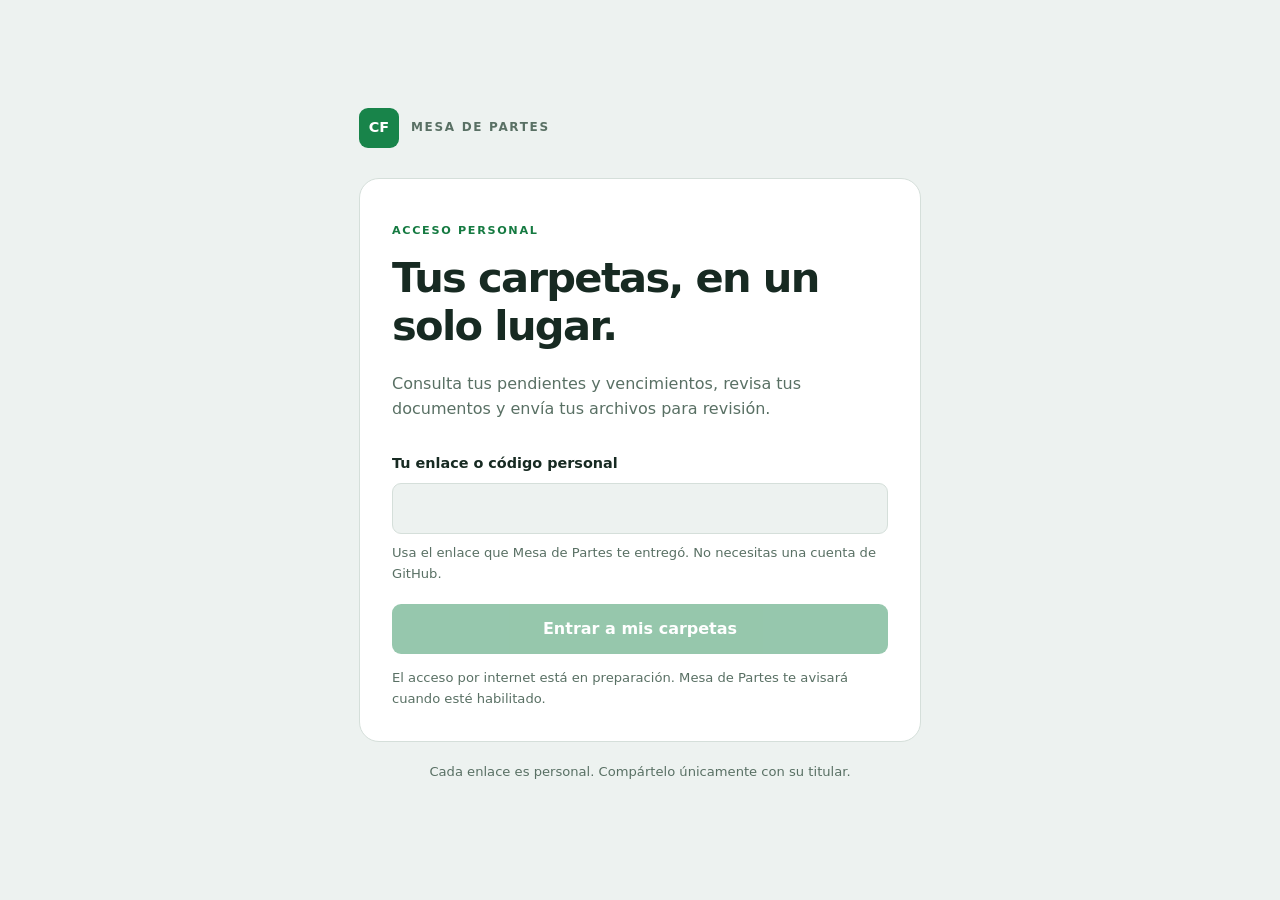
==== docs/index.html @ f0761f09 "Conservar datos locales y preparar acceso personal por internet" ====
<!doctype html>
<html lang="es"><head><meta charset="utf-8"><meta name="viewport" content="width=device-width,initial-scale=1"><meta name="robots" content="noindex,nofollow"><meta name="referrer" content="no-referrer"><meta http-equiv="Content-Security-Policy" content="default-src 'none'; script-src 'self'; style-src 'self'; connect-src 'self'; base-uri 'none'; form-action 'none'"><meta name="theme-color" content="#0f1720"><title>Mis carpetas · Acceso personal</title><link rel="stylesheet" href="portal.css"><script src="portal.js" defer></script></head>
<body><main><p class="marca"><span aria-hidden="true">CF</span> MESA DE PARTES</p><section><p class="etiqueta">ACCESO PERSONAL</p><h1>Tus carpetas, en un solo lugar.</h1><p class="intro">Consulta tus pendientes y vencimientos, revisa tus documentos y envía tus archivos para revisión.</p><form id="acceso"><label for="codigo">Tu enlace o código personal</label><input id="codigo" name="codigo" autocomplete="off" spellcheck="false" type="password" required aria-describedby="ayuda"><p id="ayuda" class="ayuda">Usa el enlace que Mesa de Partes te entregó. No necesitas una cuenta de GitHub.</p><button id="entrar" disabled>Entrar a mis carpetas</button></form><p id="estado" role="status" aria-live="polite">Comprobando disponibilidad…</p></section><p class="pie">Cada enlace es personal. Compártelo únicamente con su titular.</p></main></body></html>
---- docs/portal.css ----
:root{color-scheme:light dark;--fondo:#0f1720;--panel:#1b2836;--borde:#2a3947;--texto:#e7edf3;--suave:#9eafbf;--verde:#44c27d}*{box-sizing:border-box}body{margin:0;background:var(--fondo);color:var(--texto);font:16px/1.6 system-ui,sans-serif}main{max-width:610px;margin:8vh auto;padding:24px}.marca{display:flex;gap:12px;align-items:center;font-size:.75rem;letter-spacing:.14em;font-weight:700;color:var(--suave)}.marca span{display:grid;place-items:center;background:#18844a;color:#fff;border-radius:9px;width:40px;height:40px;letter-spacing:0;font-size:.9rem}section{background:var(--panel);border:1px solid var(--borde);border-radius:20px;padding:32px;margin-top:30px}.etiqueta{color:var(--verde);font-size:.7rem;font-weight:700;letter-spacing:.15em}h1{font-size:clamp(1.8rem,6vw,2.6rem);line-height:1.16;letter-spacing:-.04em;margin:14px 0 20px}.intro{color:var(--suave);margin-bottom:30px}label{display:block;font-weight:600;font-size:.9rem;margin-bottom:8px}input,button{width:100%;min-height:48px;font:inherit;border-radius:9px}input{border:1px solid var(--borde);background:var(--fondo);color:var(--texto);padding:12px}button{margin-top:12px;padding:12px;background:#18844a;color:#fff;border:0;font-weight:700;cursor:pointer}button:disabled{opacity:.45;cursor:default}.ayuda,.pie,#estado{font-size:.82rem;color:var(--suave)}.ayuda{margin:8px 0}.pie{padding:6px 20px;text-align:center}#estado{margin-bottom:0}:focus-visible{outline:2px solid var(--verde);outline-offset:4px}@media(max-width:420px){main{margin:12px auto;padding:16px}section{padding:24px;margin-top:24px}}@media(prefers-color-scheme:light){:root{--fondo:#edf2f0;--panel:#fff;--borde:#d5dfda;--texto:#172a22;--suave:#597064;--verde:#157a41}}
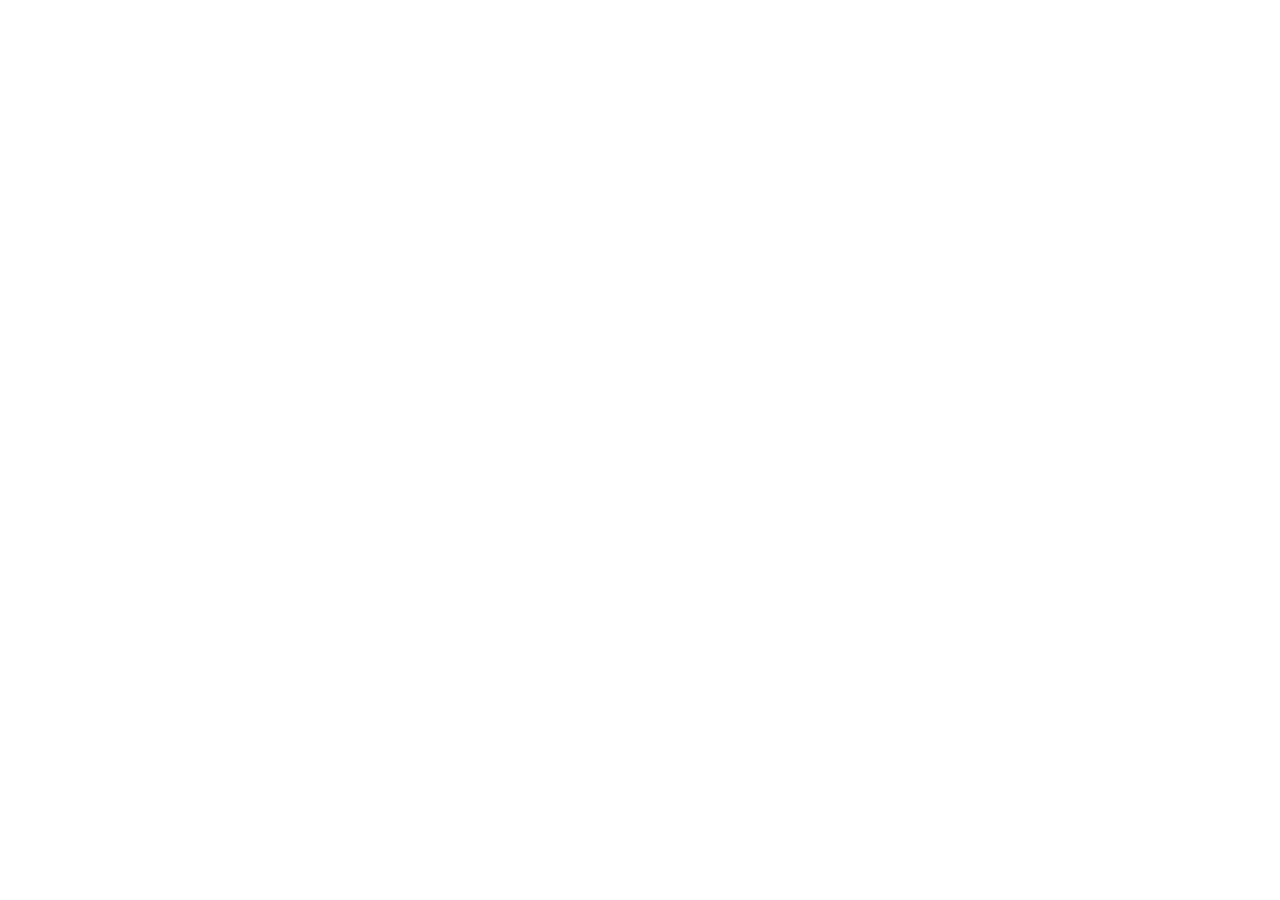
==== commit d9a9c64e: "Publicar portal personal con acceso seguro y tarjetas adaptables" ====
--- a/docs/index.html
+++ b/docs/index.html
@@ -1,3 +1,3 @@
 <!doctype html>
-<html lang="es"><head><meta charset="utf-8"><meta name="viewport" content="width=device-width,initial-scale=1"><meta name="robots" content="noindex,nofollow"><meta name="referrer" content="no-referrer"><meta http-equiv="Content-Security-Policy" content="default-src 'none'; script-src 'self'; style-src 'self'; connect-src 'self'; base-uri 'none'; form-action 'none'"><meta name="theme-color" content="#0f1720"><title>Mis carpetas · Acceso personal</title><link rel="stylesheet" href="portal.css"><script src="portal.js" defer></script></head>
-<body><main><p class="marca"><span aria-hidden="true">CF</span> MESA DE PARTES</p><section><p class="etiqueta">ACCESO PERSONAL</p><h1>Tus carpetas, en un solo lugar.</h1><p class="intro">Consulta tus pendientes y vencimientos, revisa tus documentos y envía tus archivos para revisión.</p><form id="acceso"><label for="codigo">Tu enlace o código personal</label><input id="codigo" name="codigo" autocomplete="off" spellcheck="false" type="password" required aria-describedby="ayuda"><p id="ayuda" class="ayuda">Usa el enlace que Mesa de Partes te entregó. No necesitas una cuenta de GitHub.</p><button id="entrar" disabled>Entrar a mis carpetas</button></form><p id="estado" role="status" aria-live="polite">Comprobando disponibilidad…</p></section><p class="pie">Cada enlace es personal. Compártelo únicamente con su titular.</p></main></body></html>
+<html lang="es"><head><meta charset="utf-8"><meta name="viewport" content="width=device-width,initial-scale=1"><meta name="robots" content="noindex,nofollow"><meta name="referrer" content="no-referrer"><meta http-equiv="Content-Security-Policy" content="default-src 'none'; script-src 'self'; style-src 'self'; connect-src 'self'; base-uri 'none'; form-action 'none'"><meta name="theme-color" content="#0f1720"><title>Mis carpetas · Acceso personal</title><link rel="stylesheet" href="portal.css?v=3"><script src="portal.js?v=3" defer></script></head>
+<body><main><p class="marca"><span aria-hidden="true">CF</span> MESA DE PARTES</p><section><p class="etiqueta">ACCESO PERSONAL</p><h1>Tus carpetas, en un solo lugar.</h1><p class="intro">Consulta tus pendientes y vencimientos, revisa tus documentos y envía tus archivos para revisión.</p><button id="ingresar" type="button" disabled>Ingresar con usuario y contraseña</button><p class="ayuda">Tu usuario es tu CIP. Tu contraseña inicial es tu DNI: en tu primer ingreso crearás una propia.</p><p id="estado" role="status" aria-live="polite">Comprobando disponibilidad…</p></section><p class="pie">Tu usuario y contraseña son personales. No los compartas.</p></main></body></html>
--- a/docs/portal.css
+++ b/docs/portal.css
@@ -1 +1 @@
-:root{color-scheme:light dark;--fondo:#0f1720;--panel:#1b2836;--borde:#2a3947;--texto:#e7edf3;--suave:#9eafbf;--verde:#44c27d}*{box-sizing:border-box}body{margin:0;background:var(--fondo);color:var(--texto);font:16px/1.6 system-ui,sans-serif}main{max-width:610px;margin:8vh auto;padding:24px}.marca{display:flex;gap:12px;align-items:center;font-size:.75rem;letter-spacing:.14em;font-weight:700;color:var(--suave)}.marca span{display:grid;place-items:center;background:#18844a;color:#fff;border-radius:9px;width:40px;height:40px;letter-spacing:0;font-size:.9rem}section{background:var(--panel);border:1px solid var(--borde);border-radius:20px;padding:32px;margin-top:30px}.etiqueta{color:var(--verde);font-size:.7rem;font-weight:700;letter-spacing:.15em}h1{font-size:clamp(1.8rem,6vw,2.6rem);line-height:1.16;letter-spacing:-.04em;margin:14px 0 20px}.intro{color:var(--suave);margin-bottom:30px}label{display:block;font-weight:600;font-size:.9rem;margin-bottom:8px}input,button{width:100%;min-height:48px;font:inherit;border-radius:9px}input{border:1px solid var(--borde);background:var(--fondo);color:var(--texto);padding:12px}button{margin-top:12px;padding:12px;background:#18844a;color:#fff;border:0;font-weight:700;cursor:pointer}button:disabled{opacity:.45;cursor:default}.ayuda,.pie,#estado{font-size:.82rem;color:var(--suave)}.ayuda{margin:8px 0}.pie{padding:6px 20px;text-align:center}#estado{margin-bottom:0}:focus-visible{outline:2px solid var(--verde);outline-offset:4px}@media(max-width:420px){main{margin:12px auto;padding:16px}section{padding:24px;margin-top:24px}}@media(prefers-color-scheme:light){:root{--fondo:#edf2f0;--panel:#fff;--borde:#d5dfda;--texto:#172a22;--suave:#597064;--verde:#157a41}}
+:root{color-scheme:light dark;--fondo:#0f1720;--panel:#1b2836;--borde:#2a3947;--texto:#e7edf3;--suave:#9eafbf;--verde:#44c27d}*{box-sizing:border-box}body{margin:0;background:var(--fondo);color:var(--texto);font:16px/1.6 system-ui,sans-serif}main{max-width:610px;margin:8vh auto;padding:24px}.marca{display:flex;gap:12px;align-items:center;font-size:.75rem;letter-spacing:.14em;font-weight:700;color:var(--suave)}.marca span{display:grid;place-items:center;background:#18844a;color:#fff;border-radius:9px;width:40px;height:40px;letter-spacing:0;font-size:.9rem}section{background:var(--panel);border:1px solid var(--borde);border-radius:20px;padding:32px;margin-top:30px}.etiqueta{color:var(--verde);font-size:.7rem;font-weight:700;letter-spacing:.15em}h1{font-size:clamp(1.8rem,6vw,2.6rem);line-height:1.16;letter-spacing:-.04em;margin:14px 0 20px}.intro{color:var(--suave);margin-bottom:30px}label{display:block;font-weight:600;font-size:.9rem;margin-bottom:8px}input,button{width:100%;min-height:48px;font:inherit;border-radius:9px}input{border:1px solid var(--borde);background:var(--fondo);color:var(--texto);padding:12px}button{margin-top:12px;padding:12px;background:#18844a;color:#fff;border:0;font-weight:700;cursor:pointer}button.secundario{background:transparent;border:1px solid var(--borde);color:var(--texto)}.o{text-align:center;margin:18px 0 10px}button:disabled{opacity:.45;cursor:default}.ayuda,.pie,#estado{font-size:.82rem;color:var(--suave)}.ayuda{margin:8px 0}.pie{padding:6px 20px;text-align:center}#estado{margin-bottom:0}:focus-visible{outline:2px solid var(--verde);outline-offset:4px}@media(max-width:420px){main{margin:12px auto;padding:16px}section{padding:24px;margin-top:24px}}@media(prefers-color-scheme:light){:root{--fondo:#edf2f0;--panel:#fff;--borde:#d5dfda;--texto:#172a22;--suave:#597064;--verde:#157a41}}
